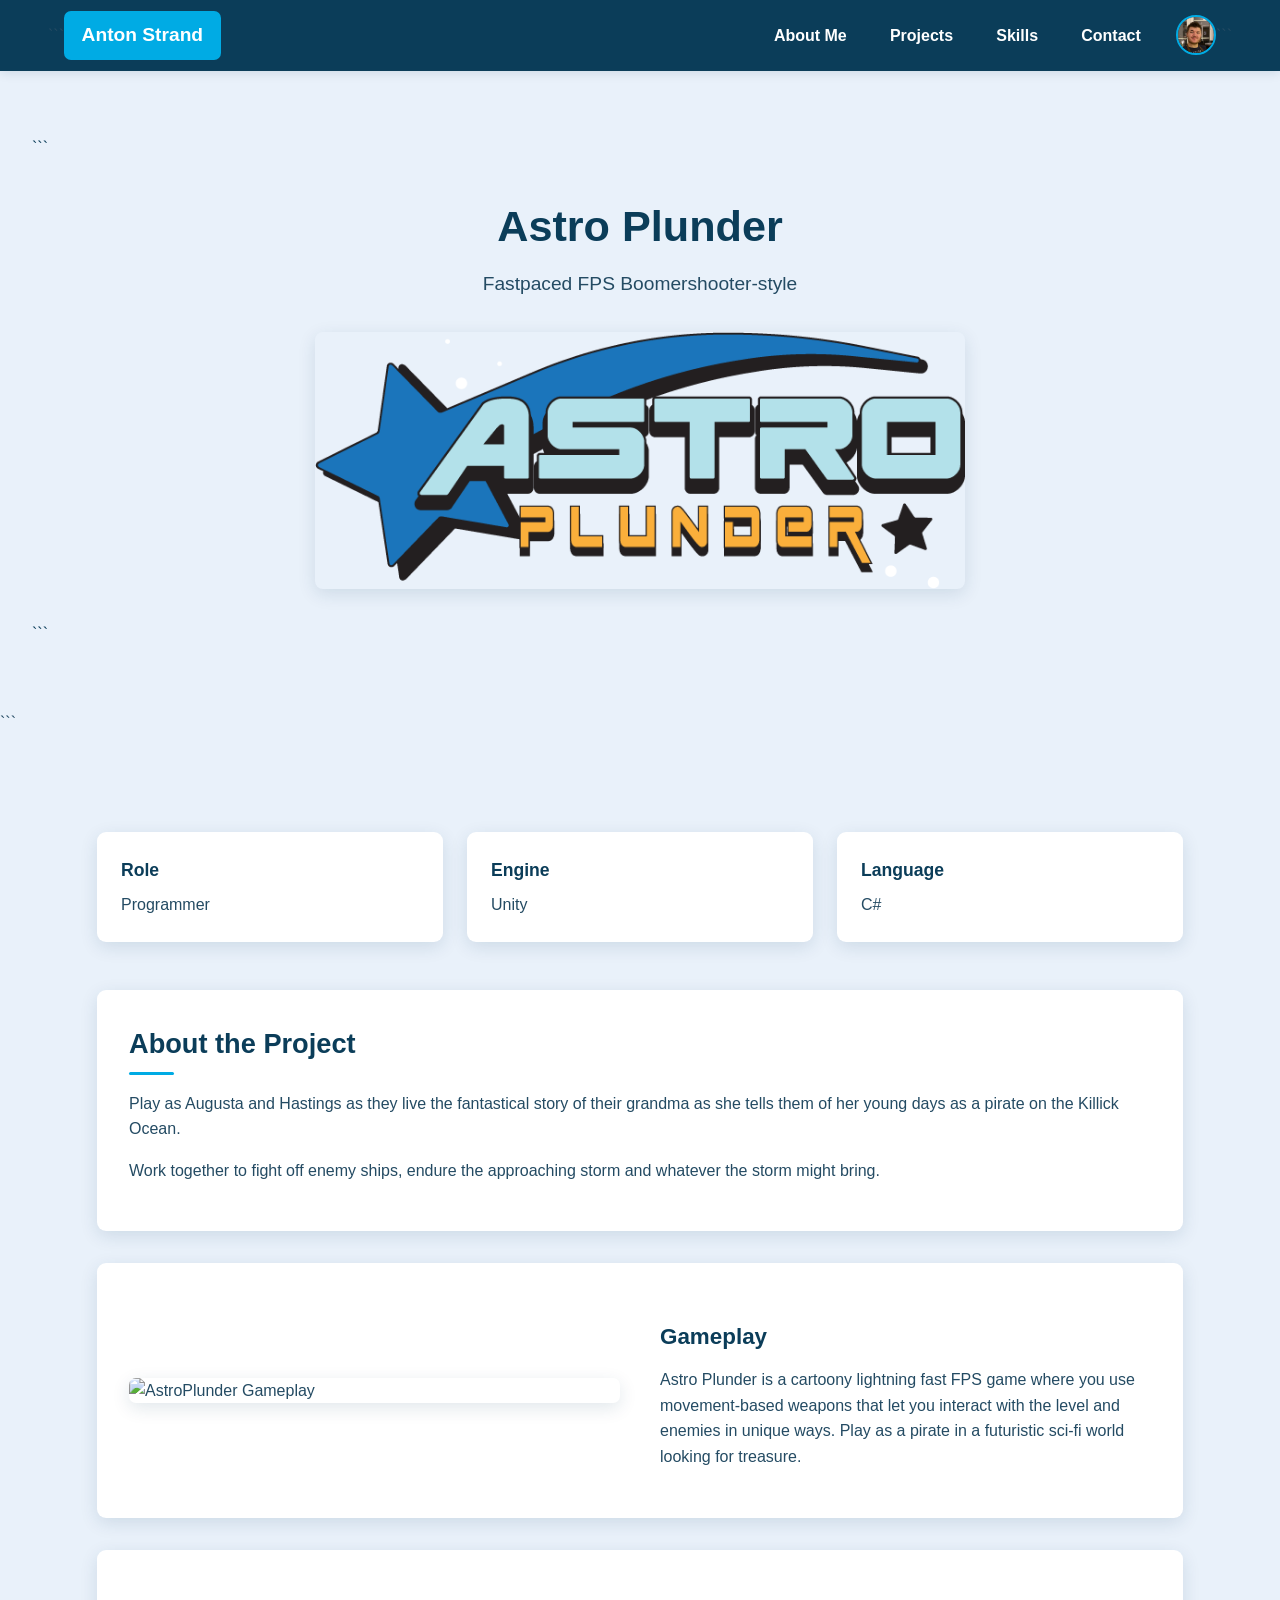
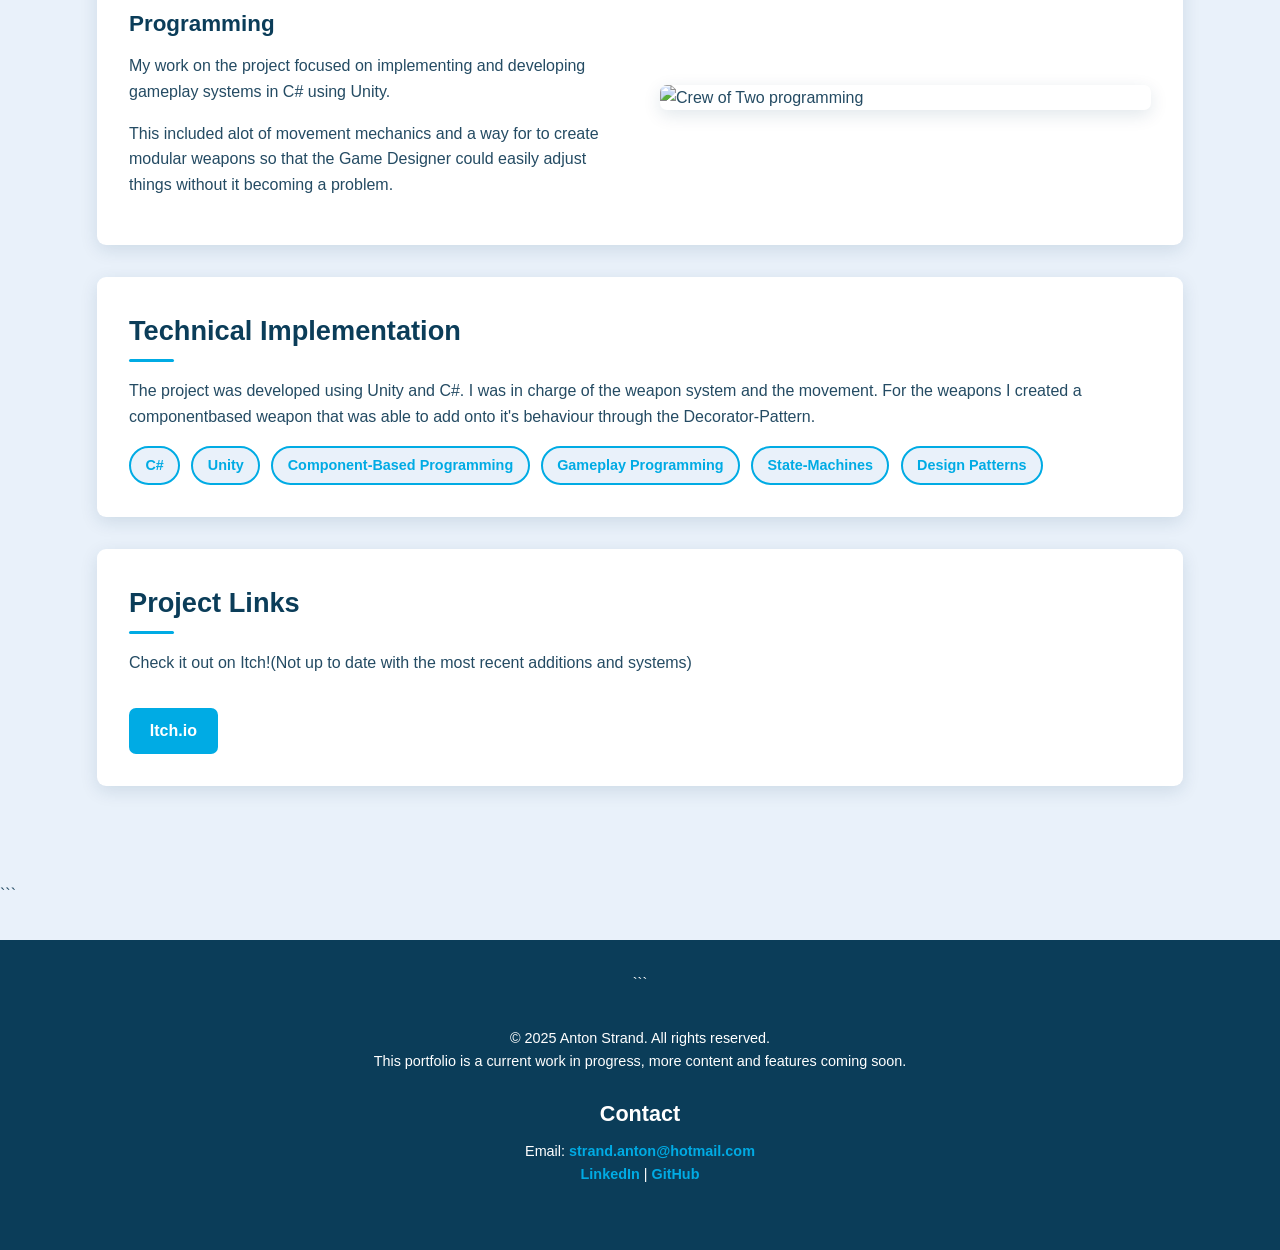
==== AstroPlunder.html @ 08e25431 "asdf" ====
<!DOCTYPE html>

<html lang="en">
<head>
  <meta charset="UTF-8" />
  <meta name="viewport" content="width=device-width, initial-scale=1.0" />

  <title>Project | Crew of Two</title>

  <link rel="stylesheet" href="projectstyle.css" />
</head>

<body>

  <!-- Navigation -->

  <nav class="navbar">

```
<a href="index.html" class="nav-logo">
  Anton Strand
</a>

<div class="nav-content">

  <a href="index.html" class="nav-link">
    About Me
  </a>

  <div class="dropdown">

    <a href="#projects" class="nav-link">
      Projects
    </a>

    <div class="dropdown-menu">
      <a href="AstroPlunder.html" class="dropdown-item">
        Astro Plunder
      </a>

      <a href="CrewOfTwo.html" class="dropdown-item">
        Crew of Two
      </a>

      <a href="SteeringAI.html" class="dropdown-item">
        Steering AI
      </a>

      <a href="FrogsGarbageGrab.html" class="dropdown-item">
        Frog's Garbage Grab
      </a>
    </div>

  </div>

  <a href="index.html#skills" class="nav-link">
    Skills
  </a>

  <a href="index.html#contact" class="nav-link">
    Contact
  </a>

  <img
    src="FacebookAnton.jpg"
    alt="Anton Strand"
    class="nav-pic"
  />

</div>
```

  </nav>

  <!-- Project Header -->

  <header class="header">

```
<div class="container">

  <div class="project-intro">

    <h1>Astro Plunder</h1>

    <p>
      Fastpaced FPS Boomershooter-style
    </p>

  </div>

  <img
    src="AstroPlunderLogo.png"
    alt="Crew of Two logo"
    class="project-hero-image"
  />

</div>
```

  </header>

  <!-- Main Content -->

  <main>

```
<section class="section">

  <div class="container">

    <!-- Project Information -->
    <div class="project-info">

      <div class="project-info-box">
        <h3>Role</h3>
        <p>Programmer</p>
      </div>

      <div class="project-info-box">
        <h3>Engine</h3>
        <p>Unity</p>
      </div>

      <div class="project-info-box">
        <h3>Language</h3>
        <p>C#</p>
      </div>

    </div>


    <!-- About -->
    <div class="project-content">

      <section class="project-section">

        <h2>About the Project</h2>

        <p>
          Play as Augusta and Hastings as they live the fantastical
          story of their grandma as she tells them of her young days
          as a pirate on the Killick Ocean.
        </p>

        <p>
          Work together to fight off enemy ships, endure the
          approaching storm and whatever the storm might bring.
        </p>

      </section>


      <!-- Gameplay -->
      <section class="project-section">

        <div class="project-feature">

          <img
            src="AstroPlunder.gif"
            alt="AstroPlunder Gameplay"
            class="feature-image"
          />

          <div class="feature-text">

            <h3>Gameplay</h3>

            <p>
              Astro Plunder is a cartoony lightning fast FPS game where you use movement-based weapons 
              that let you interact with the level and enemies in unique ways. 
              Play as a pirate in a futuristic sci-fi world looking for treasure. 
            </p>

            <p>
            </p>

          </div>

        </div>

      </section>


      <!-- Programming -->
      <section class="project-section">

        <div class="project-feature reverse">

          <img
            src="CrewOfTwoCode.png"
            alt="Crew of Two programming"
            class="feature-image"
          />

          <div class="feature-text">

            <h3>Programming</h3>

            <p>
              My work on the project focused on implementing and
              developing gameplay systems in C# using Unity.
            </p>

            <p>
              This included alot of movement mechanics and a way for to create modular weapons 
              so that the Game Designer could easily adjust things without it becoming a problem.
            </p>

          </div>

        </div>

      </section>


      <!-- Technical Implementation -->
      <section class="project-section">

        <h2>Technical Implementation</h2>

        <p>
          The project was developed using Unity and C#.
          I was in charge of the weapon system and the movement. For the weapons I created a componentbased weapon that was able to add onto it's behaviour through the Decorator-Pattern.
        </p>

        <div class="project-technologies">

          <span>C#</span>
          <span>Unity</span>
          <span>Component-Based Programming</span>
          <span>Gameplay Programming</span>
          <span>State-Machines</span>
          <span>Design Patterns</span>

        </div>

      </section>

      <!-- Project Links -->
      <section class="project-section">

        <h2>Project Links</h2>

        <p>
          Check it out on Itch!(Not up to date with the most recent additions and systems)
        </p>

        <div class="project-links">

          <a
            href="https://pipeturn.itch.io/astro-plunder"
            class="project-button"
            target="_blank"
            rel="noopener noreferrer"
          >
            Itch.io
          </a>

        </div>

      </section>

    </div>

  </div>

</section>
```

  </main>

  <!-- Footer -->

  <footer class="footer">

```
<div class="container">

  <p>
    &copy; 2025 Anton Strand. All rights reserved.
  </p>

  <p>
    This portfolio is a current work in progress,
    more content and features coming soon.
  </p>

  <h2>Contact</h2>

  <p>
    Email:
    <a href="mailto:strand.anton@hotmail.com">
      strand.anton@hotmail.com
    </a>
  </p>

  <p>
    <a
      href="https://www.linkedin.com/in/anton-strand-388951286/"
      target="_blank"
      rel="noopener noreferrer"
    >
      LinkedIn
    </a>

    |

    <a
      href="https://github.com/AntonStrandd"
      target="_blank"
      rel="noopener noreferrer"
    >
      GitHub
    </a>
  </p>

</div>
  </footer>
</body>
</html>
---- projectstyle.css ----
:root {
--light-blue: #E9F1FA;
--bright-blue: #00ABE4;
--white: #FFFFFF;

--dark-blue: #0B3D59;
--text: #244B63;
--shadow: rgba(11, 61, 89, 0.12);
}

/* =========================
GENERAL
========================= */

* {
  margin: 0;
  padding: 0;
  box-sizing: border-box;
  }

html {
scroll-behavior: smooth;
}

body {
font-family: Arial, Helvetica, sans-serif;
line-height: 1.6;
background: var(--light-blue);
color: var(--text);
}

img {
max-width: 100%;
}

/* =========================
NAVIGATION
========================= */

.navbar {
position: sticky;
top: 0;
z-index: 1000;

width: 100%;

background: var(--dark-blue);

padding: 0.7rem 3rem;

display: flex;
align-items: center;

box-shadow: 0 2px 10px var(--shadow);
}

.nav-logo {
color: var(--white);
text-decoration: none;

font-size: 1.2rem;
font-weight: bold;

background: var(--bright-blue);

padding: 0.55rem 1.1rem;

border-radius: 7px;

transition: 0.2s ease;
}

.nav-logo:hover {
background: var(--white);
color: var(--dark-blue);
}

.nav-content {
margin-left: auto;

display: flex;
align-items: center;

gap: 0.7rem;
}

.nav-link {
color: var(--white);
text-decoration: none;

padding: 0.55rem 1rem;

border-radius: 7px;

font-weight: bold;

transition: 0.2s ease;
}

.nav-link:hover {
background: var(--bright-blue);
}

.nav-pic {
width: 40px;
height: 40px;

border-radius: 50%;

object-fit: cover;

border: 2px solid var(--bright-blue);

margin-left: 0.5rem;
}

/* =========================
DROPDOWN
========================= */

.dropdown {
position: relative;
}

.dropdown > .nav-link {
cursor: pointer;
}

.dropdown-menu {
display: none;

position: absolute;

top: calc(100% + 5px);
left: 0;

min-width: 180px;

background: var(--white);

border-radius: 7px;

overflow: hidden;

box-shadow: 0 5px 15px var(--shadow);

z-index: 1001;
}

.dropdown:hover .dropdown-menu {
display: block;
}

.dropdown-item {
display: block;

padding: 0.75rem 1rem;

color: var(--dark-blue);

text-decoration: none;

border-bottom: 1px solid var(--light-blue);
}

.dropdown-item:last-child {
border-bottom: none;
}

.dropdown-item:hover {
background: var(--light-blue);
color: var(--bright-blue);
}

/* =========================
LAYOUT
========================= */

.container {
max-width: 1150px;

margin: auto;

padding: 2rem;
}

.section {
padding: 4rem 0;
}

/* =========================
PROJECT HEADER
========================= */

.header {
background: var(--light-blue);

color: var(--dark-blue);

padding: 4rem 2rem;
}

.project-intro {
max-width: 900px;

margin: 0 auto 2rem;

text-align: center;
}

.project-intro h1 {
color: var(--dark-blue);

font-size: 2.7rem;

margin-bottom: 0.5rem;
}

.project-intro p {
color: var(--text);

font-size: 1.2rem;
}

/* =========================
PROJECT HERO IMAGE
========================= */

.project-hero-image {
display: block;

width: 100%;

max-width: 650px;

height: auto;

margin: 0 auto;

border-radius: 8px;

box-shadow: 0 5px 18px var(--shadow);
}

/* =========================
PROJECT INFO
========================= */

.project-info {
display: grid;

grid-template-columns: repeat(3, 1fr);

gap: 1.5rem;

margin-bottom: 3rem;
}

.project-info-box {
background: var(--white);

padding: 1.5rem;

border-radius: 9px;

box-shadow: 0 5px 18px var(--shadow);
}

.project-info-box h3 {
color: var(--dark-blue);

font-size: 1.1rem;

margin-bottom: 0.5rem;
}

.project-info-box p {
color: var(--text);
}

/* =========================
PROJECT CONTENT
========================= */

.project-content {
display: flex;

flex-direction: column;

gap: 2rem;
}

/* =========================
CONTENT BOX
========================= */

.project-section {
background: var(--white);

padding: 2rem;

border-radius: 9px;

box-shadow: 0 5px 18px var(--shadow);
}

.project-section h2 {
color: var(--dark-blue);

font-size: 1.7rem;

margin-bottom: 1rem;
}

.project-section h2::after {
content: "";

display: block;

width: 45px;
height: 3px;

background: var(--bright-blue);

margin-top: 0.4rem;

border-radius: 10px;
}

.project-section h3 {
color: var(--dark-blue);

margin: 1.5rem 0 0.5rem;
}

.project-section p {
color: var(--text);

margin-bottom: 1rem;
}

/* =========================
IMAGE + TEXT
========================= */

.project-feature {
display: grid;

grid-template-columns: 1fr 1fr;

gap: 2.5rem;

align-items: center;
}

.project-feature.reverse .feature-image {
order: 2;
}

.feature-image {
width: 100%;

max-width: 550px;

height: auto;

max-height: 400px;

object-fit: contain;

margin: auto;

border-radius: 7px;

box-shadow: 0 5px 18px var(--shadow);
}

.feature-text h3 {
color: var(--dark-blue);

font-size: 1.4rem;

margin-bottom: 0.75rem;
}

.feature-text p {
color: var(--text);

margin-bottom: 1rem;
}

/* =========================
SCREENSHOT GRID
========================= */

.project-images {
display: grid;

grid-template-columns: repeat(2, 1fr);

gap: 1.5rem;

margin-top: 1.5rem;
}

.project-images img {
display: block;

width: 100%;

height: 260px;

object-fit: cover;

border-radius: 7px;

box-shadow: 0 5px 18px var(--shadow);

transition: transform 0.2s ease;
}

.project-images img:hover {
transform: translateY(-3px);
}

/* =========================
TECHNOLOGY TAGS
========================= */

.project-technologies {
display: flex;

flex-wrap: wrap;

gap: 0.7rem;

margin-top: 1rem;
}

.project-technologies span {
background: var(--light-blue);

color: var(--bright-blue);

border: 2px solid var(--bright-blue);

padding: 0.4rem 0.9rem;

border-radius: 30px;

font-weight: bold;

font-size: 0.9rem;
}

/* =========================
PROJECT LINKS
========================= */

.project-links {
display: flex;

gap: 1rem;

flex-wrap: wrap;

margin-top: 2rem;
}

.project-button {
display: inline-block;

background: var(--bright-blue);

color: var(--white);

text-decoration: none;

padding: 0.65rem 1.3rem;

border-radius: 7px;

font-weight: bold;

transition: 0.2s ease;
}

.project-button:hover {
background: var(--dark-blue);

transform: translateY(-2px);
}

/* =========================
FOOTER
========================= */

.footer {
background: var(--dark-blue);

color: var(--white);

text-align: center;

padding: 2rem;

font-size: 0.9rem;

margin-top: 2rem;
}

.footer h2 {
margin-top: 1.5rem;

margin-bottom: 0.5rem;
}

.footer a {
color: var(--bright-blue);

text-decoration: none;

font-weight: bold;
}

.footer a:hover {
color: var(--white);

text-decoration: underline;
}

/* =========================
RESPONSIVE
========================= */

@media (max-width: 800px) {

.project-info {
grid-template-columns: 1fr;
}

.project-feature {
grid-template-columns: 1fr;
}

.project-feature.reverse .feature-image {
order: 0;
}

.project-images {
grid-template-columns: 1fr;
}

}

@media (max-width: 600px) {

.navbar {
padding: 0.7rem 1rem;
}

.nav-content {
gap: 0.2rem;
}

.nav-link {
padding: 0.45rem 0.6rem;

font-size: 0.9rem;
}

.nav-pic {
display: none;
}

.header {
padding: 3rem 1rem;
}

.project-intro h1 {
font-size: 2.1rem;
}

.project-section {
padding: 1.5rem;
}

.project-hero-image {
max-width: 100%;
}

.project-images img {
height: auto;
}
}
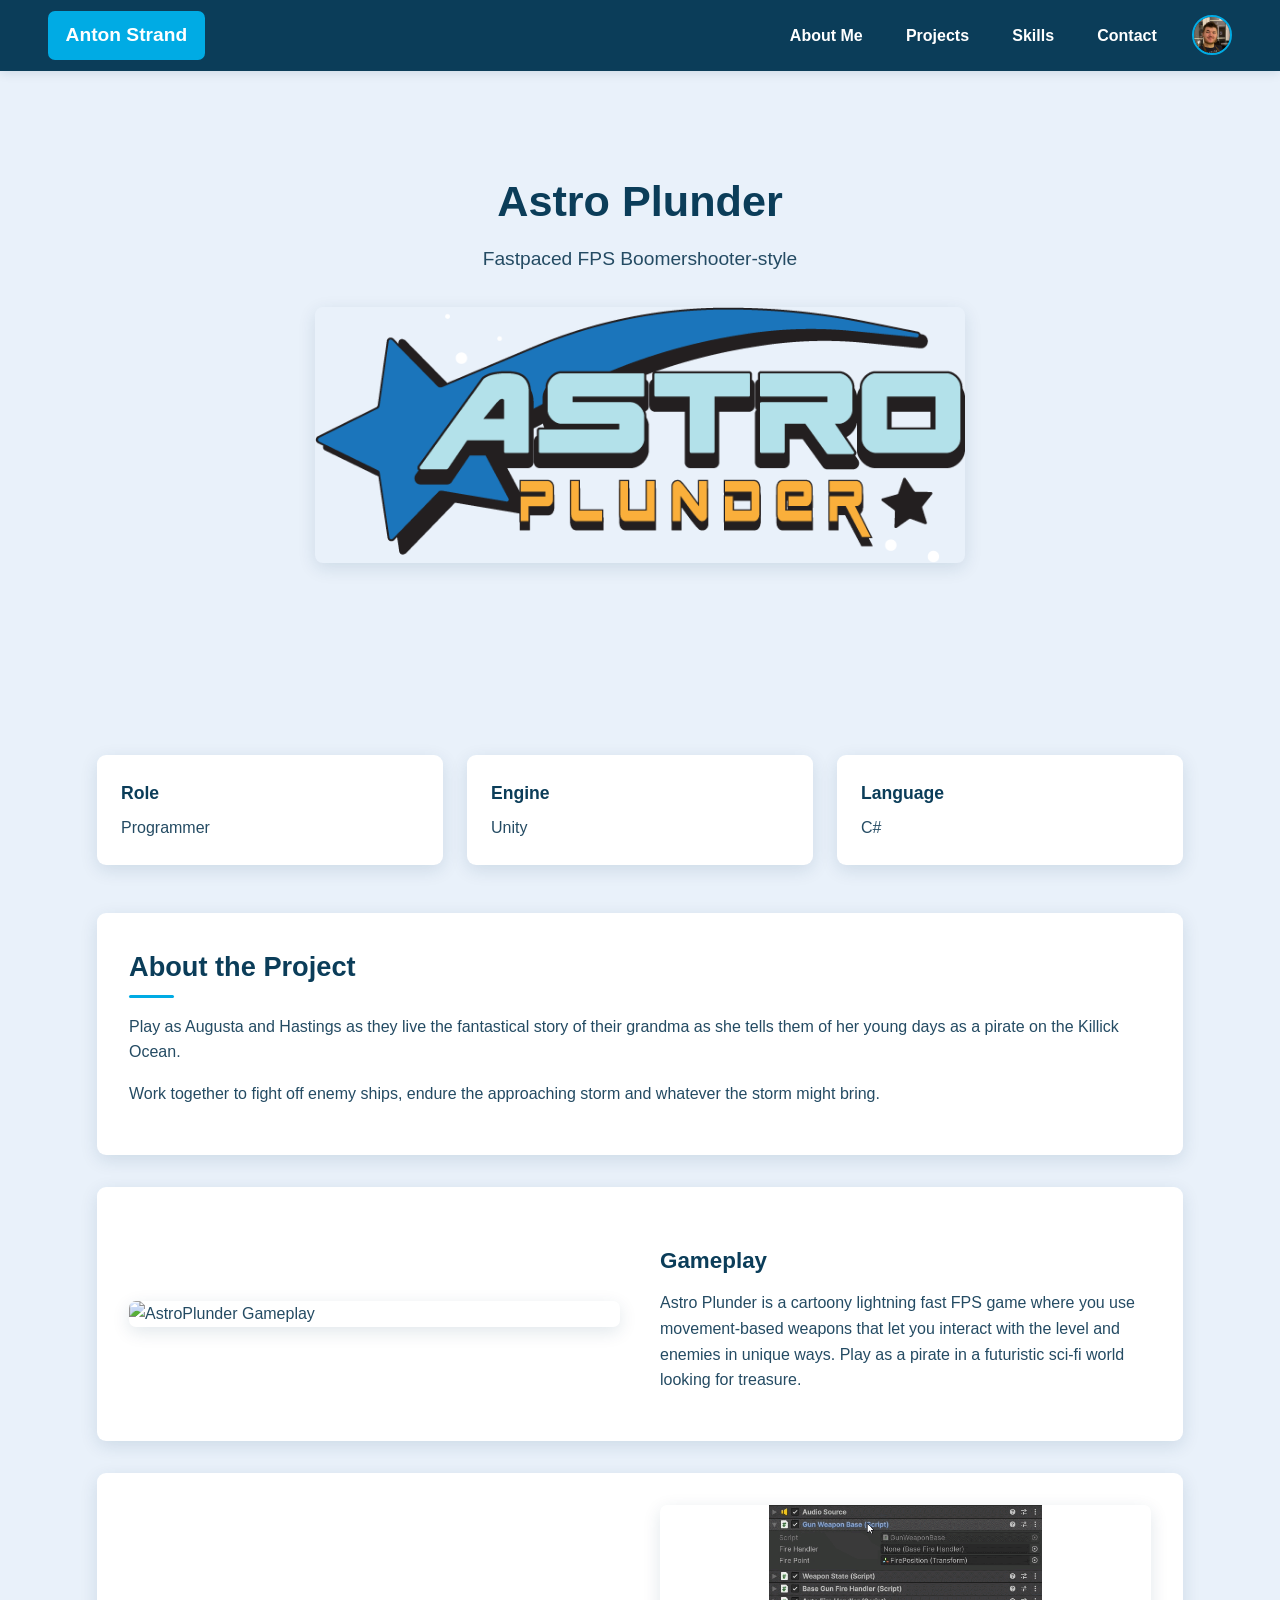
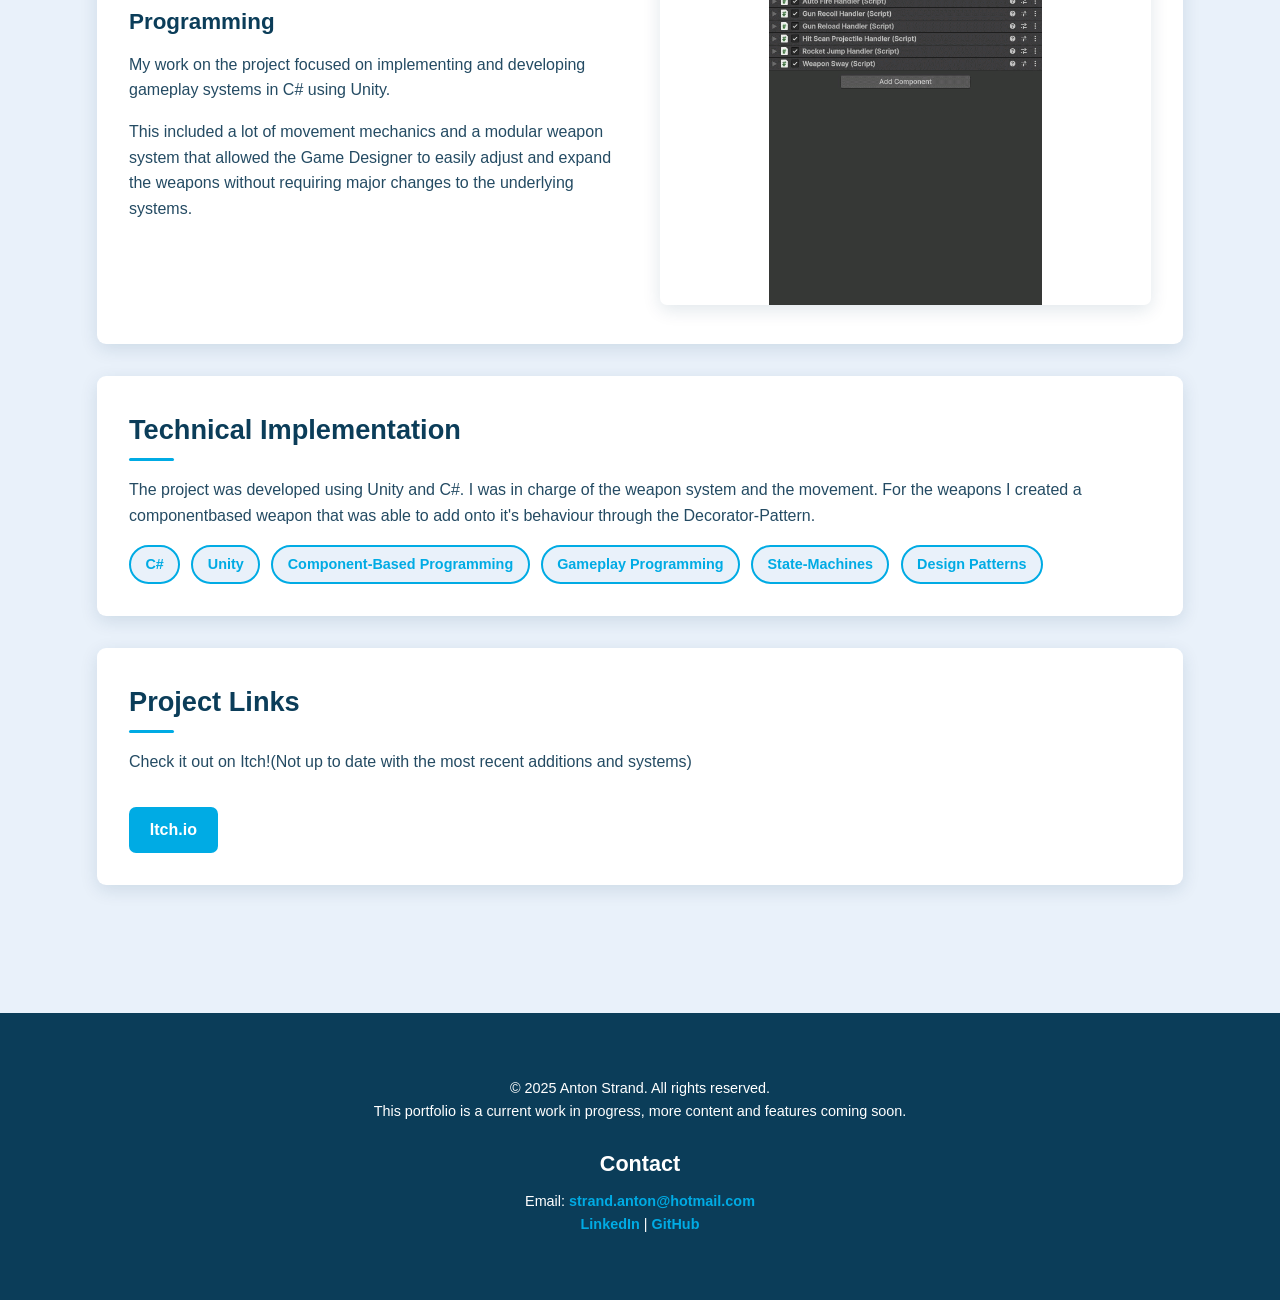
==== commit f9734e45: "ASDOLFIGJAREDOIFTGHAER" ====
--- a/AstroPlunder.html
+++ b/AstroPlunder.html
@@ -15,8 +15,6 @@
   <!-- Navigation -->
 
   <nav class="navbar">
-
-```
 <a href="index.html" class="nav-logo">
   Anton Strand
 </a>
@@ -40,14 +38,6 @@
 
       <a href="CrewOfTwo.html" class="dropdown-item">
         Crew of Two
-      </a>
-
-      <a href="SteeringAI.html" class="dropdown-item">
-        Steering AI
-      </a>
-
-      <a href="FrogsGarbageGrab.html" class="dropdown-item">
-        Frog's Garbage Grab
       </a>
     </div>
 
@@ -68,7 +58,7 @@
   />
 
 </div>
-```
+
 
   </nav>
 
@@ -76,7 +66,7 @@
 
   <header class="header">
 
-```
+
 <div class="container">
 
   <div class="project-intro">
@@ -96,7 +86,7 @@
   />
 
 </div>
-```
+
 
   </header>
 
@@ -104,7 +94,7 @@
 
   <main>
 
-```
+
 <section class="section">
 
   <div class="container">
@@ -183,35 +173,41 @@
 
 
       <!-- Programming -->
-      <section class="project-section">
-
-        <div class="project-feature reverse">
-
-          <img
-            src="CrewOfTwoCode.png"
-            alt="Crew of Two programming"
-            class="feature-image"
-          />
-
-          <div class="feature-text">
-
-            <h3>Programming</h3>
-
-            <p>
-              My work on the project focused on implementing and
-              developing gameplay systems in C# using Unity.
-            </p>
-
-            <p>
-              This included alot of movement mechanics and a way for to create modular weapons 
-              so that the Game Designer could easily adjust things without it becoming a problem.
-            </p>
-
-          </div>
-
-        </div>
-
-      </section>
+
+<section class="project-section">
+
+<div class="project-feature reverse">
+
+
+
+<div class="feature-text">
+
+  <h3>Programming</h3>
+
+  <p>
+    My work on the project focused on implementing and
+    developing gameplay systems in C# using Unity.
+  </p>
+
+  <p>
+    This included a lot of movement mechanics and a modular
+    weapon system that allowed the Game Designer to easily
+    adjust and expand the weapons without requiring major
+    changes to the underlying systems.
+  </p>
+
+</div>
+<div class="feature-images">
+
+  <img
+    src="AstroPlunderInspector.gif"
+    alt="Astro Plunder weapon programming"
+    class="feature-image"
+  />
+</div>
+</div>
+
+</section>
 
 
       <!-- Technical Implementation -->
@@ -266,7 +262,6 @@
   </div>
 
 </section>
-```
 
   </main>
 
@@ -274,7 +269,6 @@
 
   <footer class="footer">
 
-```
 <div class="container">
 
   <p>
--- a/projectstyle.css
+++ b/projectstyle.css
@@ -592,4 +592,53 @@
 .project-images img {
 height: auto;
 }
-}
+
+/* =========================
+   MULTIPLE FEATURE IMAGES
+========================= */
+
+.feature-images {
+  display: flex;
+  flex-direction: column;
+  gap: 1.5rem;
+
+  width: 100%;
+  max-width: 500px;
+
+  margin: auto;
+}
+
+.feature-images .feature-image {
+  width: 100%;
+  max-width: 500px;
+  max-height: 260px;
+
+  object-fit: contain;
+
+  margin: 0;
+}
+
+
+/* =========================
+   PROGRAMMING FEATURE
+========================= */
+
+.project-feature.reverse {
+  grid-template-columns: 1fr 1fr;
+}
+
+
+/* Text on the LEFT */
+
+.project-feature.reverse .feature-text {
+  order: 2;
+}
+
+
+/* Images on the RIGHT */
+
+.project-feature.reverse .feature-images {
+  order: 1;
+}
+
+}
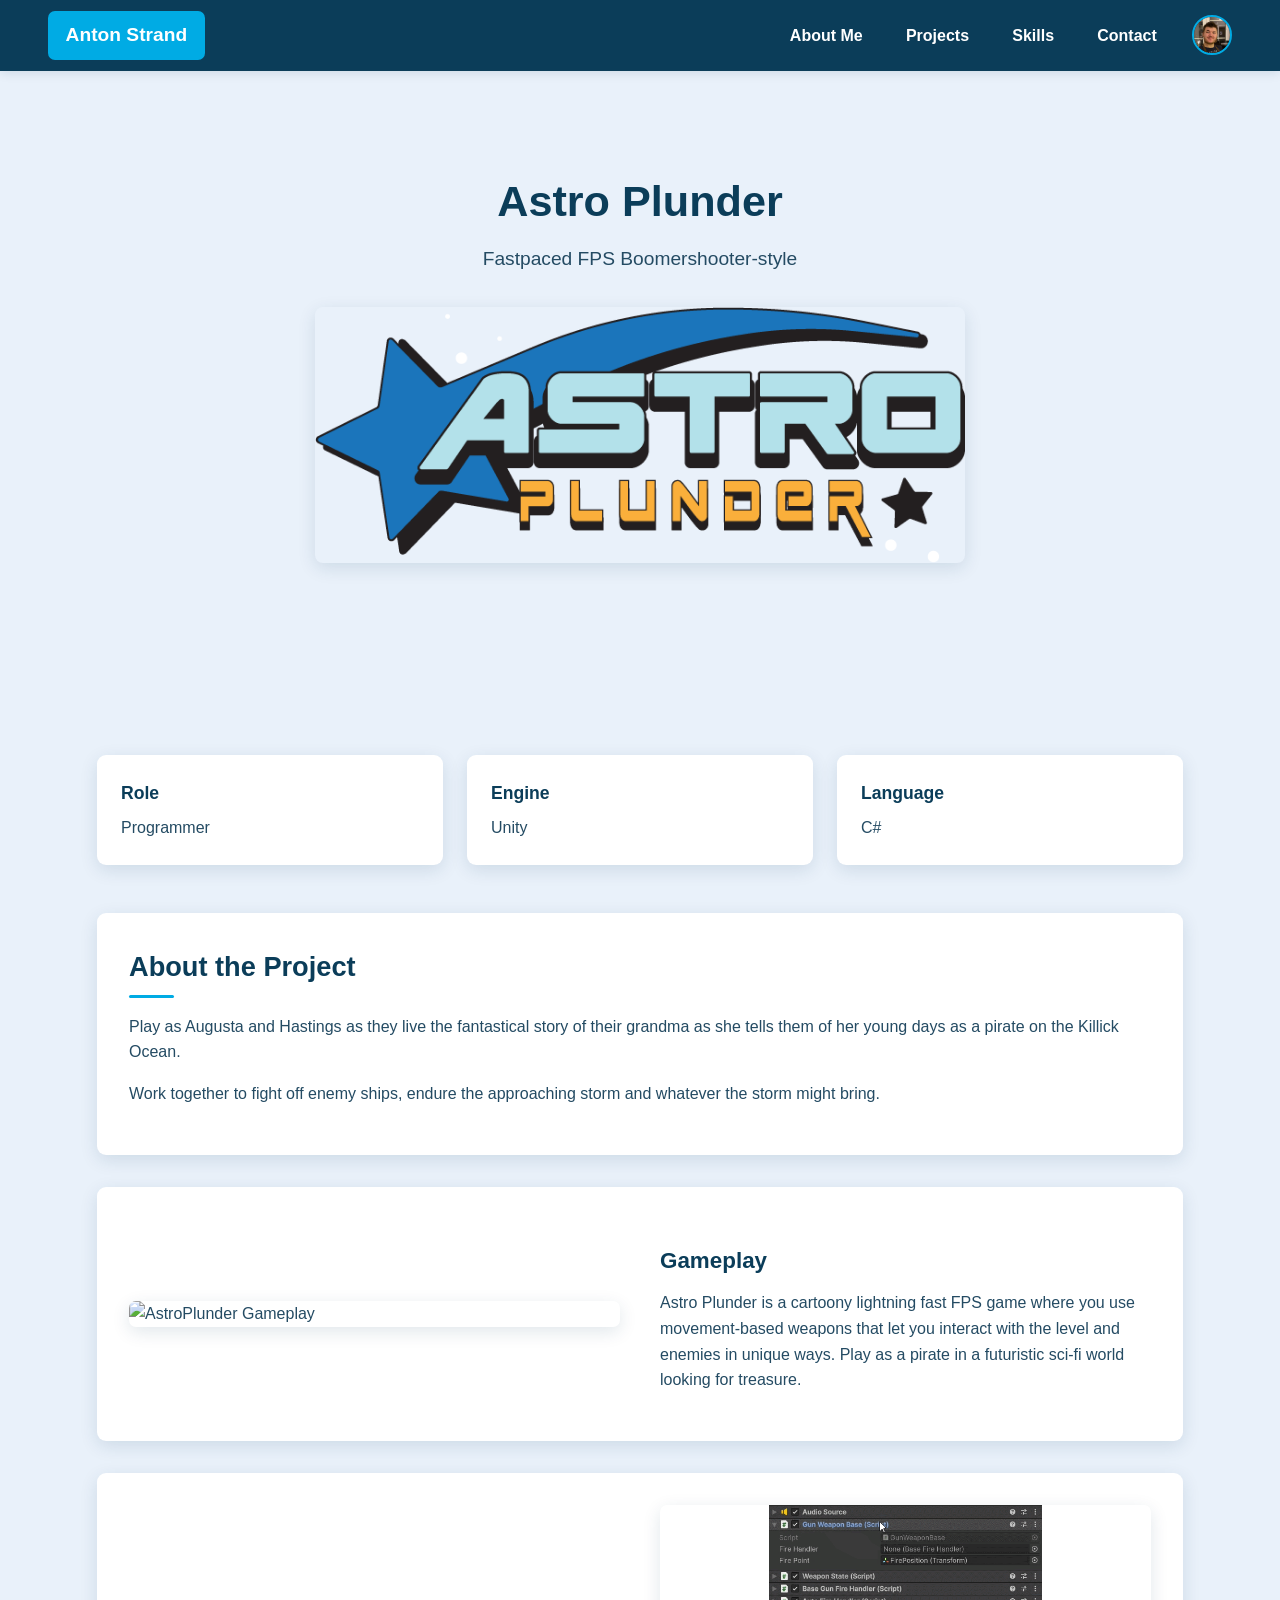
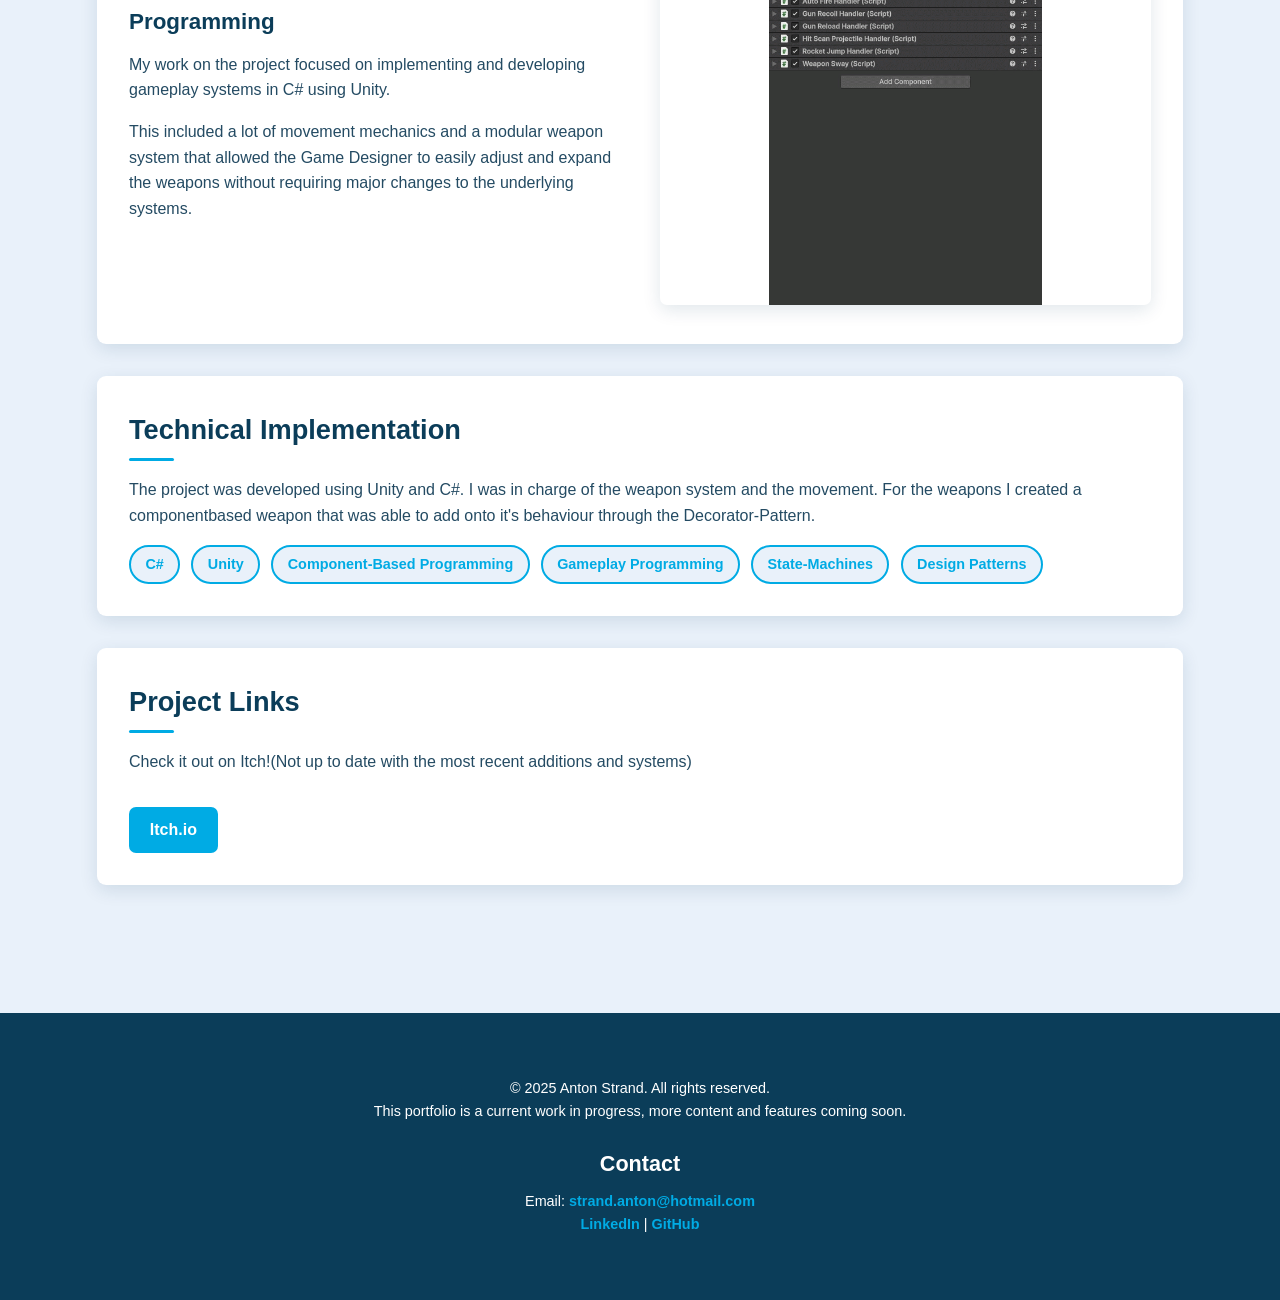
==== commit 53adeef1: "fixed github link" ====
--- a/AstroPlunder.html
+++ b/AstroPlunder.html
@@ -301,7 +301,7 @@
     |
 
     <a
-      href="https://github.com/AntonStrandd"
+      href="https://github.com/Anton1234567"
       target="_blank"
       rel="noopener noreferrer"
     >
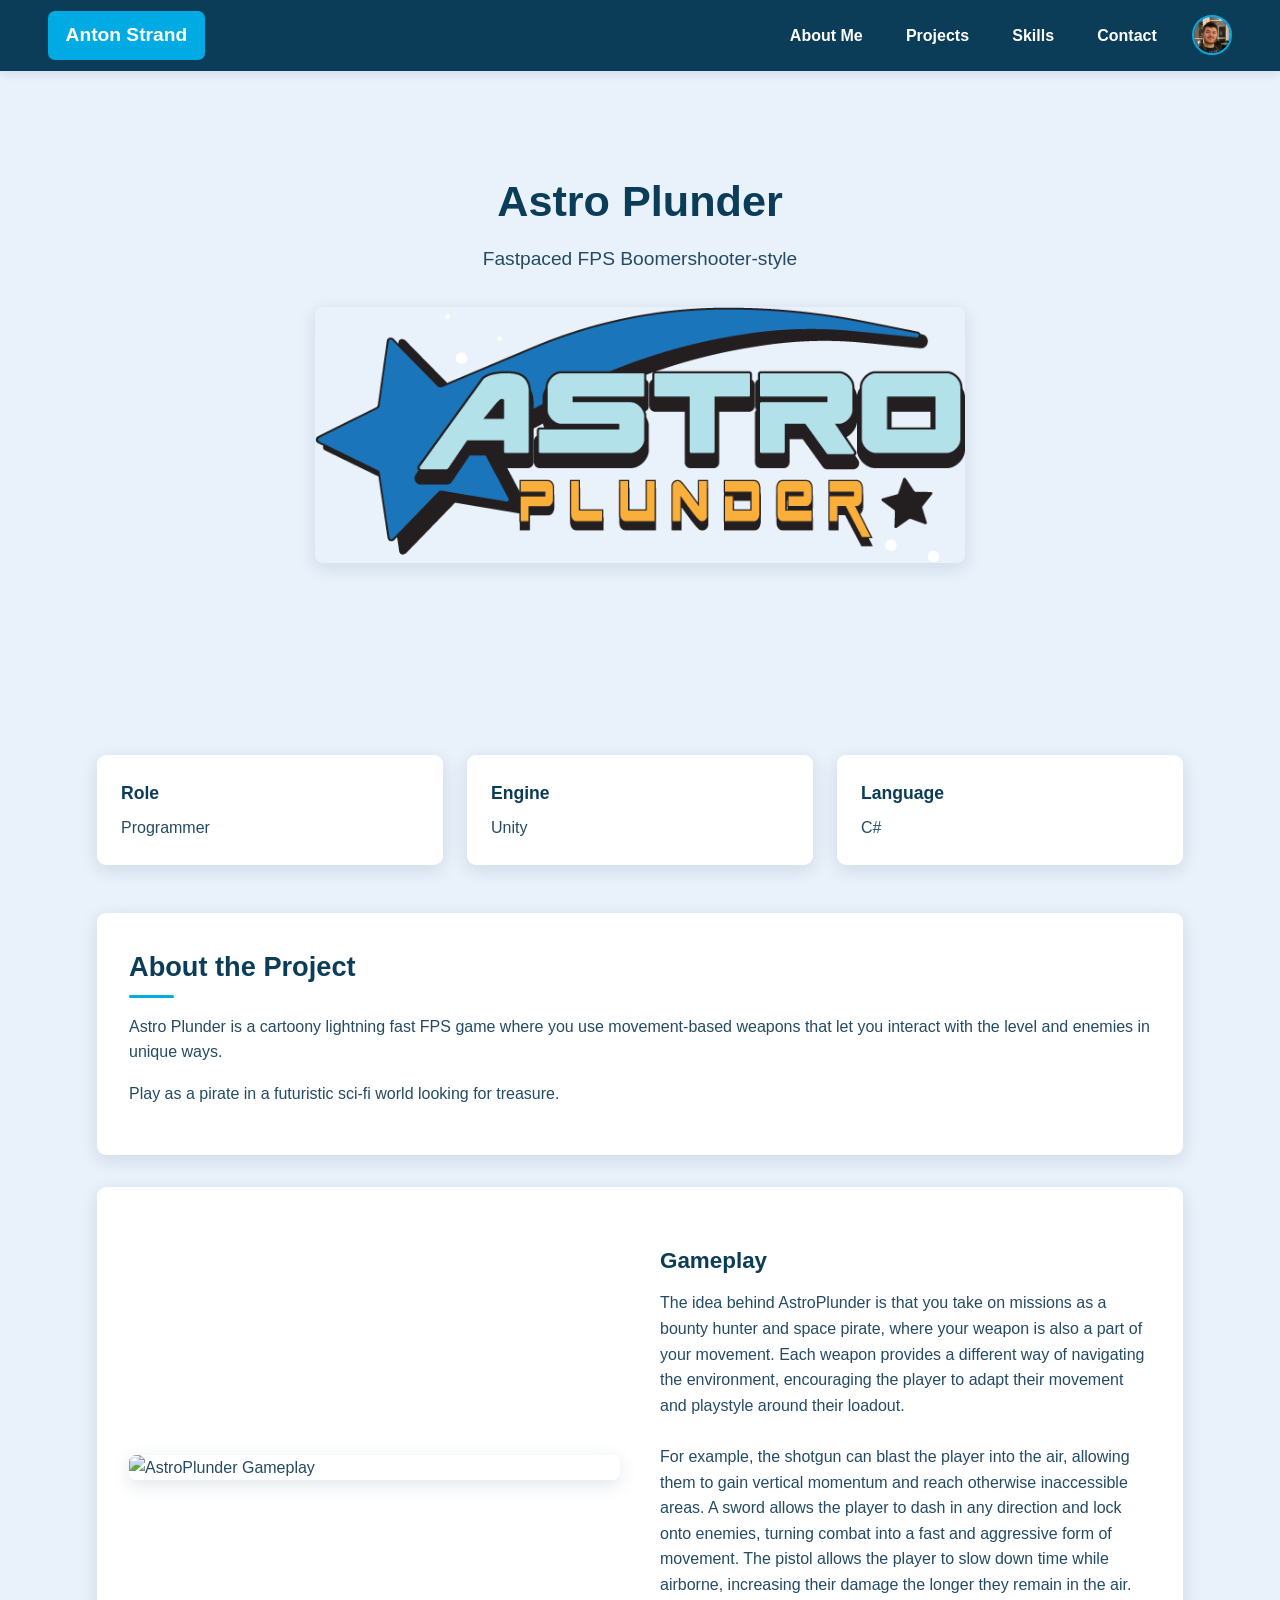
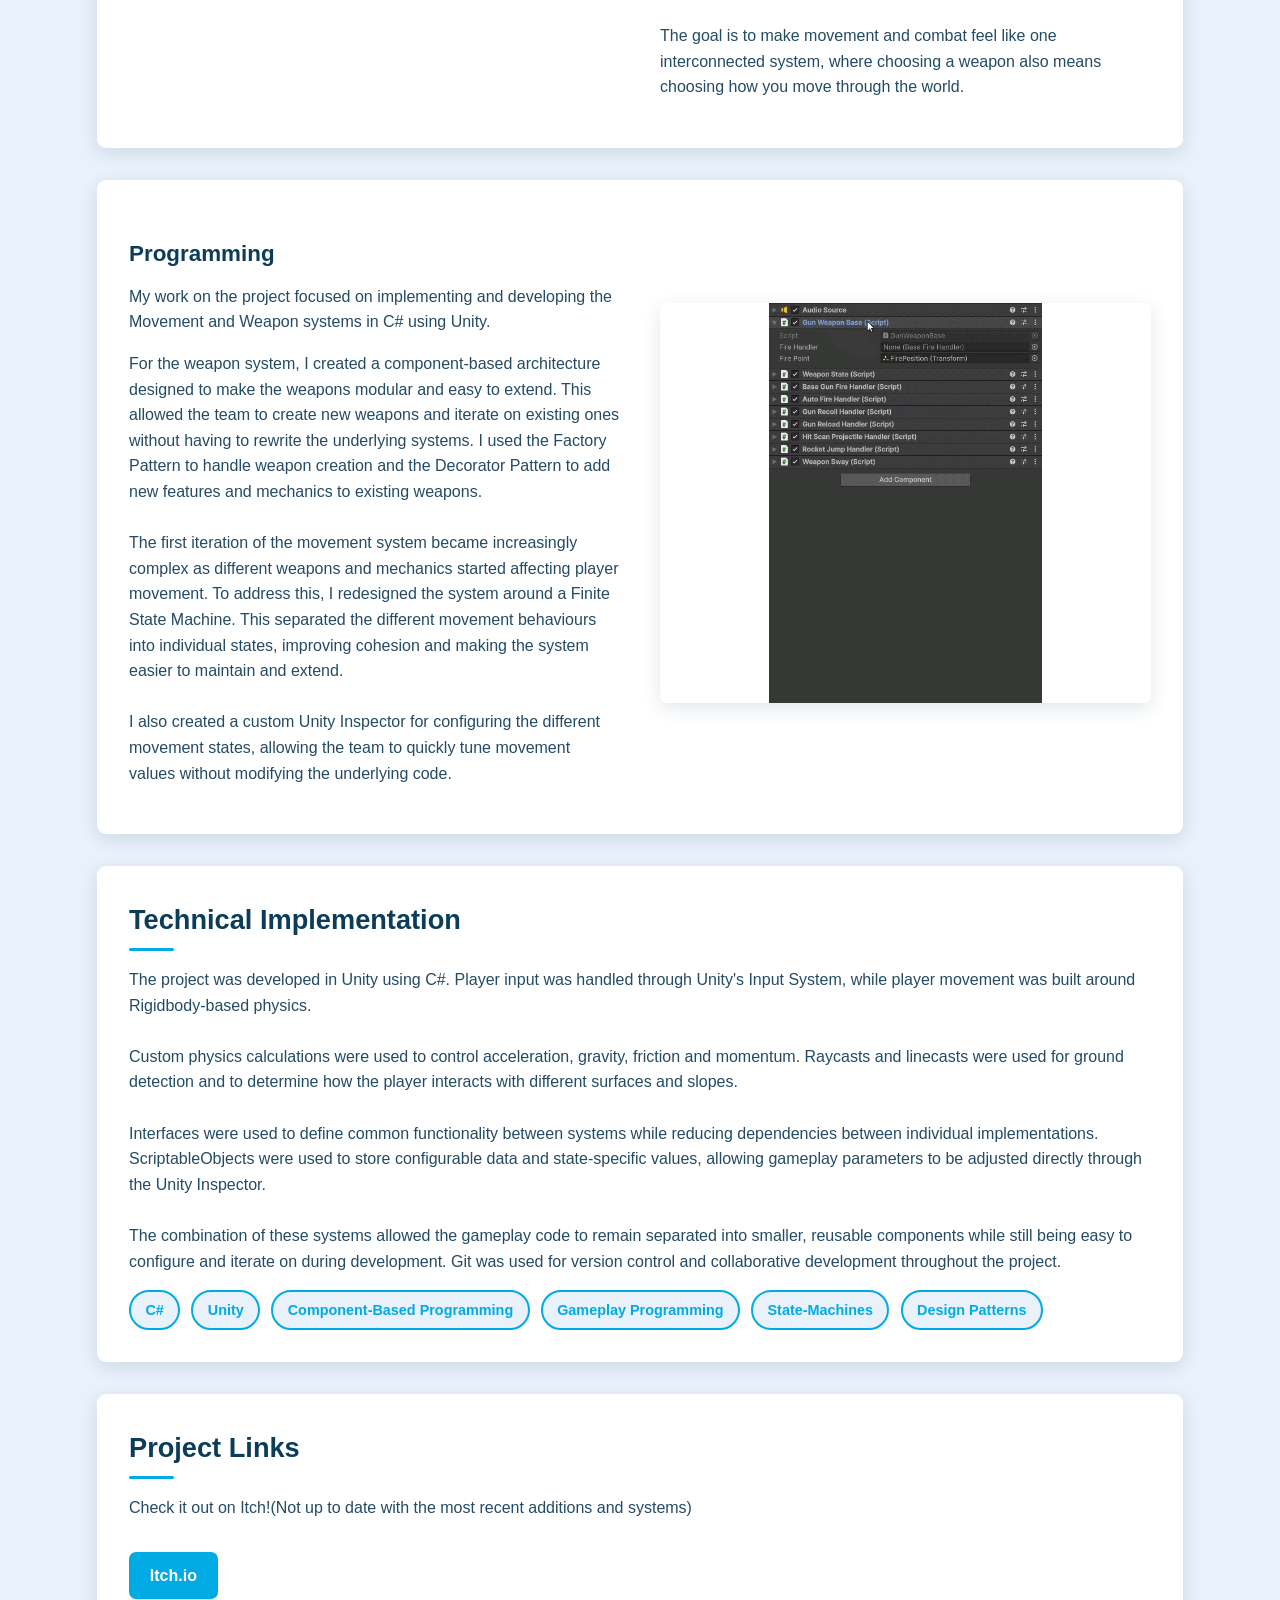
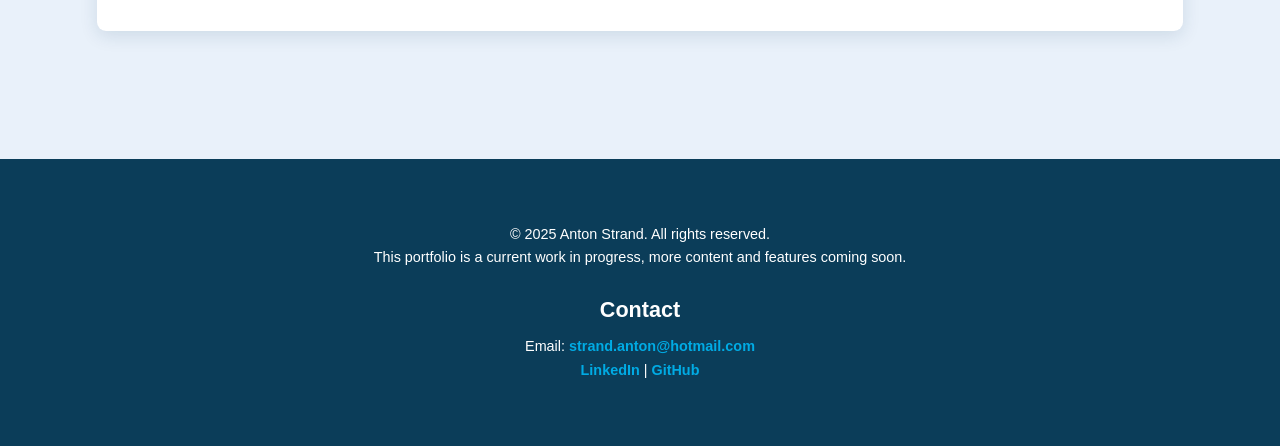
==== commit e508f516: "Updated text etc" ====
--- a/AstroPlunder.html
+++ b/AstroPlunder.html
@@ -128,14 +128,11 @@
         <h2>About the Project</h2>
 
         <p>
-          Play as Augusta and Hastings as they live the fantastical
-          story of their grandma as she tells them of her young days
-          as a pirate on the Killick Ocean.
+          Astro Plunder is a cartoony lightning fast FPS game where you use movement-based weapons that let you interact with the level and enemies in unique ways.
         </p>
 
         <p>
-          Work together to fight off enemy ships, endure the
-          approaching storm and whatever the storm might bring.
+          Play as a pirate in a futuristic sci-fi world looking for treasure.
         </p>
 
       </section>
@@ -157,9 +154,11 @@
             <h3>Gameplay</h3>
 
             <p>
-              Astro Plunder is a cartoony lightning fast FPS game where you use movement-based weapons 
-              that let you interact with the level and enemies in unique ways. 
-              Play as a pirate in a futuristic sci-fi world looking for treasure. 
+              The idea behind AstroPlunder is that you take on missions as a bounty hunter and space pirate, where your weapon is also a part of your movement. Each weapon provides a different way of navigating the environment, encouraging the player to adapt their movement and playstyle around their loadout.
+              <br><br>
+              For example, the shotgun can blast the player into the air, allowing them to gain vertical momentum and reach otherwise inaccessible areas. A sword allows the player to dash in any direction and lock onto enemies, turning combat into a fast and aggressive form of movement. The pistol allows the player to slow down time while airborne, increasing their damage the longer they remain in the air.
+              <br><br>
+              The goal is to make movement and combat feel like one interconnected system, where choosing a weapon also means choosing how you move through the world.
             </p>
 
             <p>
@@ -185,15 +184,21 @@
   <h3>Programming</h3>
 
   <p>
-    My work on the project focused on implementing and
-    developing gameplay systems in C# using Unity.
-  </p>
-
-  <p>
-    This included a lot of movement mechanics and a modular
-    weapon system that allowed the Game Designer to easily
-    adjust and expand the weapons without requiring major
-    changes to the underlying systems.
+    My work on the project focused on implementing and developing the Movement and Weapon systems in C# using Unity.
+  </p>
+
+  <p>
+    For the weapon system, I created a component-based architecture designed to make the weapons modular and easy to extend.
+    This allowed the team to create new weapons and iterate on existing ones without having to rewrite the underlying systems. 
+    I used the Factory Pattern to handle weapon creation and the Decorator Pattern to add new features and mechanics to existing weapons.
+    <br>
+    <br>
+    The first iteration of the movement system became increasingly complex as different weapons and mechanics started affecting player movement.
+    To address this, I redesigned the system around a Finite State Machine. This separated the different movement behaviours into individual states, 
+    improving cohesion and making the system easier to maintain and extend.
+    <br>
+    <br>
+    I also created a custom Unity Inspector for configuring the different movement states, allowing the team to quickly tune movement values without modifying the underlying code.
   </p>
 
 </div>
@@ -216,8 +221,14 @@
         <h2>Technical Implementation</h2>
 
         <p>
-          The project was developed using Unity and C#.
-          I was in charge of the weapon system and the movement. For the weapons I created a componentbased weapon that was able to add onto it's behaviour through the Decorator-Pattern.
+          The project was developed in Unity using C#. Player input was handled through Unity's Input System, while player movement was built around Rigidbody-based physics.
+          <br><br>
+          Custom physics calculations were used to control acceleration, gravity, friction and momentum. Raycasts and linecasts were used for ground detection and to determine how the player interacts with different surfaces and slopes.
+          <br><br>
+          Interfaces were used to define common functionality between systems while reducing dependencies between individual implementations. ScriptableObjects were used to store configurable data and state-specific values, allowing gameplay parameters to be adjusted directly through the Unity Inspector.
+          <br><br>
+          The combination of these systems allowed the gameplay code to remain separated into smaller, reusable components while still being easy to configure and iterate on during development. Git was used for version control and collaborative development throughout the project.
+        
         </p>
 
         <div class="project-technologies">
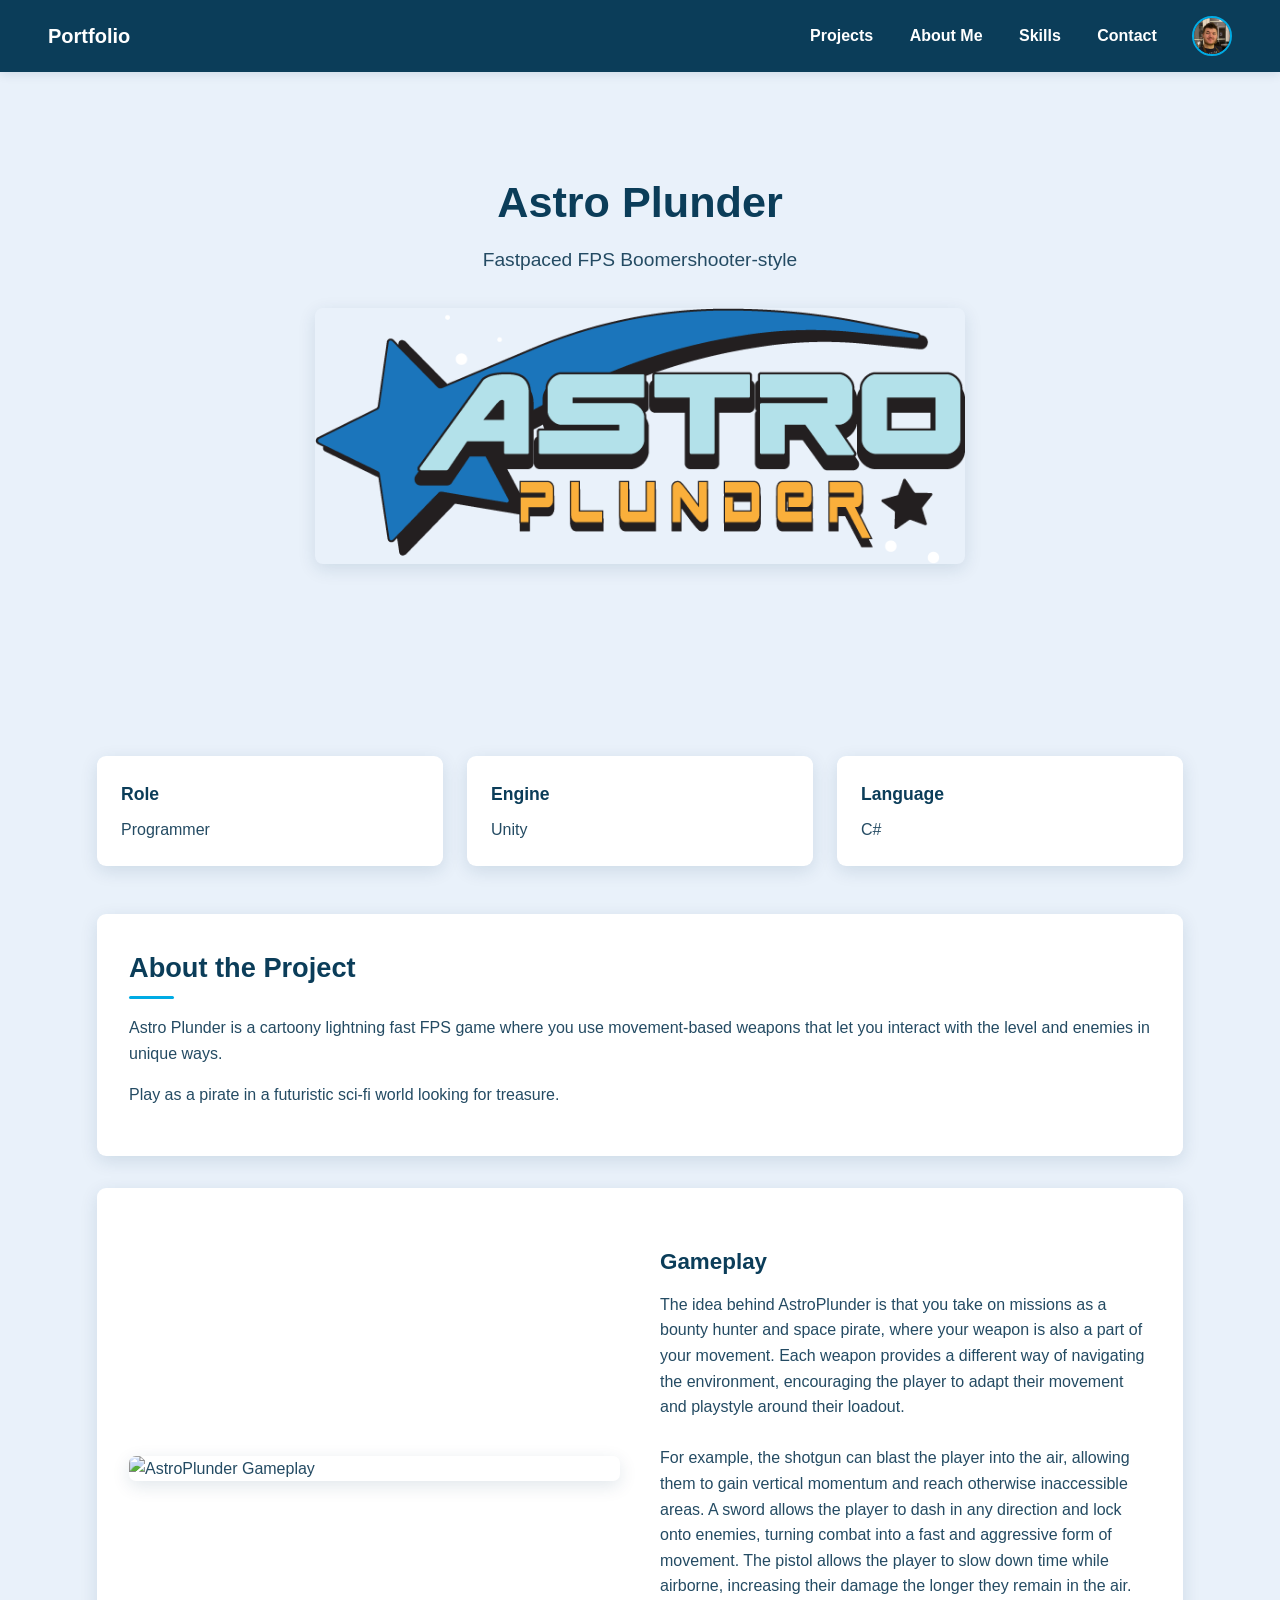
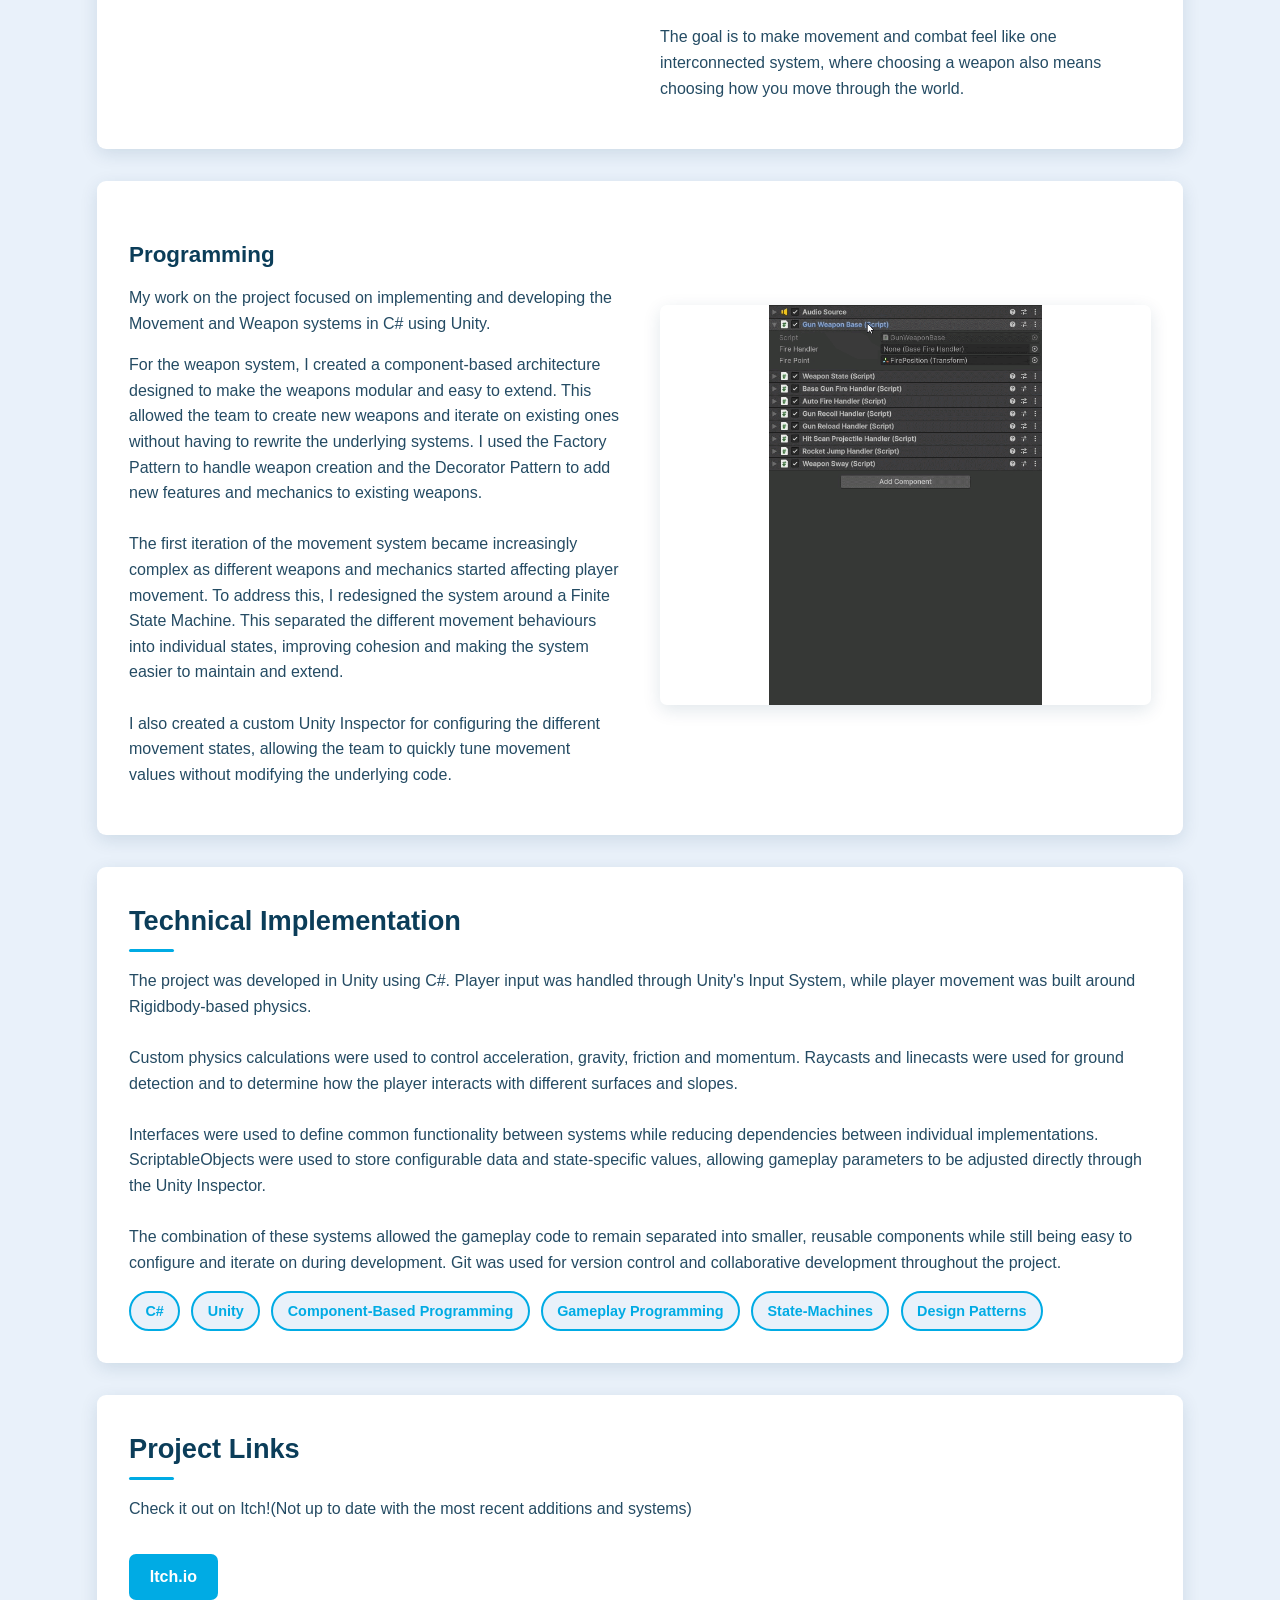
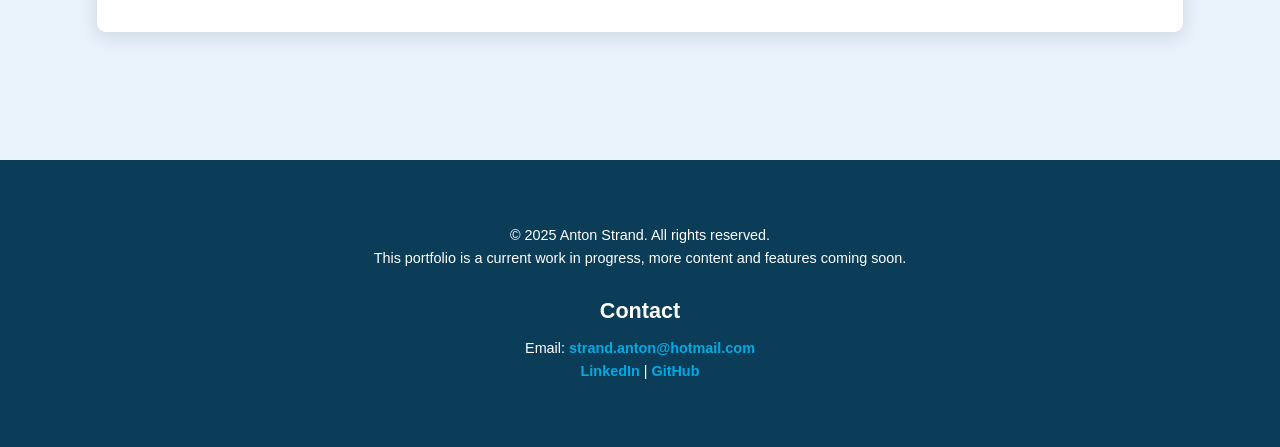
==== commit 1ed5b297: "Cleanup" ====
--- a/AstroPlunder.html
+++ b/AstroPlunder.html
@@ -14,53 +14,55 @@
 
   <!-- Navigation -->
 
-  <nav class="navbar">
-<a href="index.html" class="nav-logo">
-  Anton Strand
-</a>
-
-<div class="nav-content">
-
-  <a href="index.html" class="nav-link">
-    About Me
+ <nav class="navbar">
+
+  <a href="index.html" class="nav-logo">
+    Portfolio
   </a>
 
-  <div class="dropdown">
-
-    <a href="#projects" class="nav-link">
-      Projects
-    </a>
-
-    <div class="dropdown-menu">
-      <a href="AstroPlunder.html" class="dropdown-item">
-        Astro Plunder
+  <div class="nav-content">
+
+
+    <div class="dropdown">
+
+      <a href="#projects" class="nav-link">
+        Projects
       </a>
 
-      <a href="CrewOfTwo.html" class="dropdown-item">
-        Crew of Two
-      </a>
+      <div class="dropdown-menu">
+
+        <a href="AstroPlunder.html" class="dropdown-item">
+          Astro Plunder
+        </a>
+
+        <a href="CrewOfTwo.html" class="dropdown-item">
+          Crew of Two
+        </a>
+
+      </div>
+    <a href="index.html#about" class="nav-link">
+      About Me
+    </a>
+
+    <a href="index.html#skills" class="nav-link">
+      Skills
+    </a>
+
+    <a href="index.html#contact" class="nav-link">
+      Contact
+    </a>
     </div>
 
+
+    <img
+      src="FacebookAnton.jpg"
+      alt="Anton Strand"
+      class="nav-pic"
+    >
+
   </div>
 
-  <a href="index.html#skills" class="nav-link">
-    Skills
-  </a>
-
-  <a href="index.html#contact" class="nav-link">
-    Contact
-  </a>
-
-  <img
-    src="FacebookAnton.jpg"
-    alt="Anton Strand"
-    class="nav-pic"
-  />
-
-</div>
-
-
-  </nav>
+</nav>
 
   <!-- Project Header -->
 
--- a/projectstyle.css
+++ b/projectstyle.css
@@ -56,23 +56,21 @@
 
 .nav-logo {
 color: var(--white);
+
 text-decoration: none;
 
-font-size: 1.2rem;
+font-size: 1.25rem;
 font-weight: bold;
 
-background: var(--bright-blue);
-
-padding: 0.55rem 1.1rem;
-
-border-radius: 7px;
+padding: 0.55rem 0;
 
 transition: 0.2s ease;
+
+flex-shrink: 0;
 }
 
 .nav-logo:hover {
-background: var(--white);
-color: var(--dark-blue);
+color: var(--bright-blue);
 }
 
 .nav-content {
